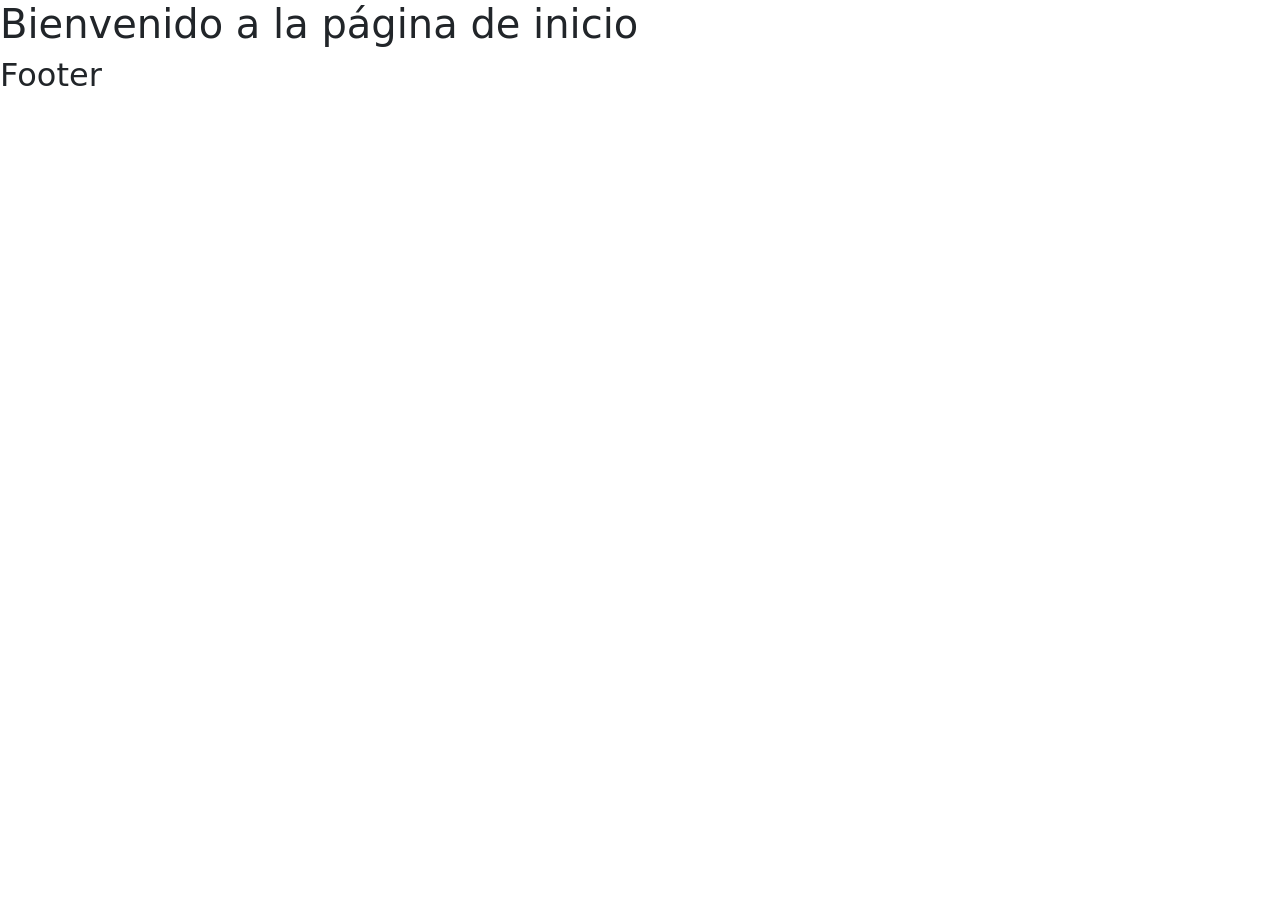
==== index.html @ a38ac0de "A ver" ====
<!DOCTYPE html>
<html lang="en">

<head>
    <meta charset="UTF-8">
    <meta name="viewport" content="width=device-width, initial-scale=1.0">
    <title>INICIO</title>
    <link href="https://cdn.jsdelivr.net/npm/bootstrap@5.3.8/dist/css/bootstrap.min.css" rel="stylesheet"
        integrity="sha384-sRIl4kxILFvY47J16cr9ZwB07vP4J8+LH7qKQnuqkuIAvNWLzeN8tE5YBujZqJLB" crossorigin="anonymous">
</head>

<body>

    <header>

    </header>

    <main>
        <h1>Bienvenido a la página de inicio</h1>

    </main>

    <footer>
     <h2>Footer</h2>
     
    </footer>

    <script src="https://cdn.jsdelivr.net/npm/bootstrap@5.3.8/dist/js/bootstrap.bundle.min.js"
        integrity="sha384-FKyoEForCGlyvwx9Hj09JcYn3nv7wiPVlz7YYwJrWVcXK/BmnVDxM+D2scQbITxI"
        crossorigin="anonymous"></script>
</body>

</html>
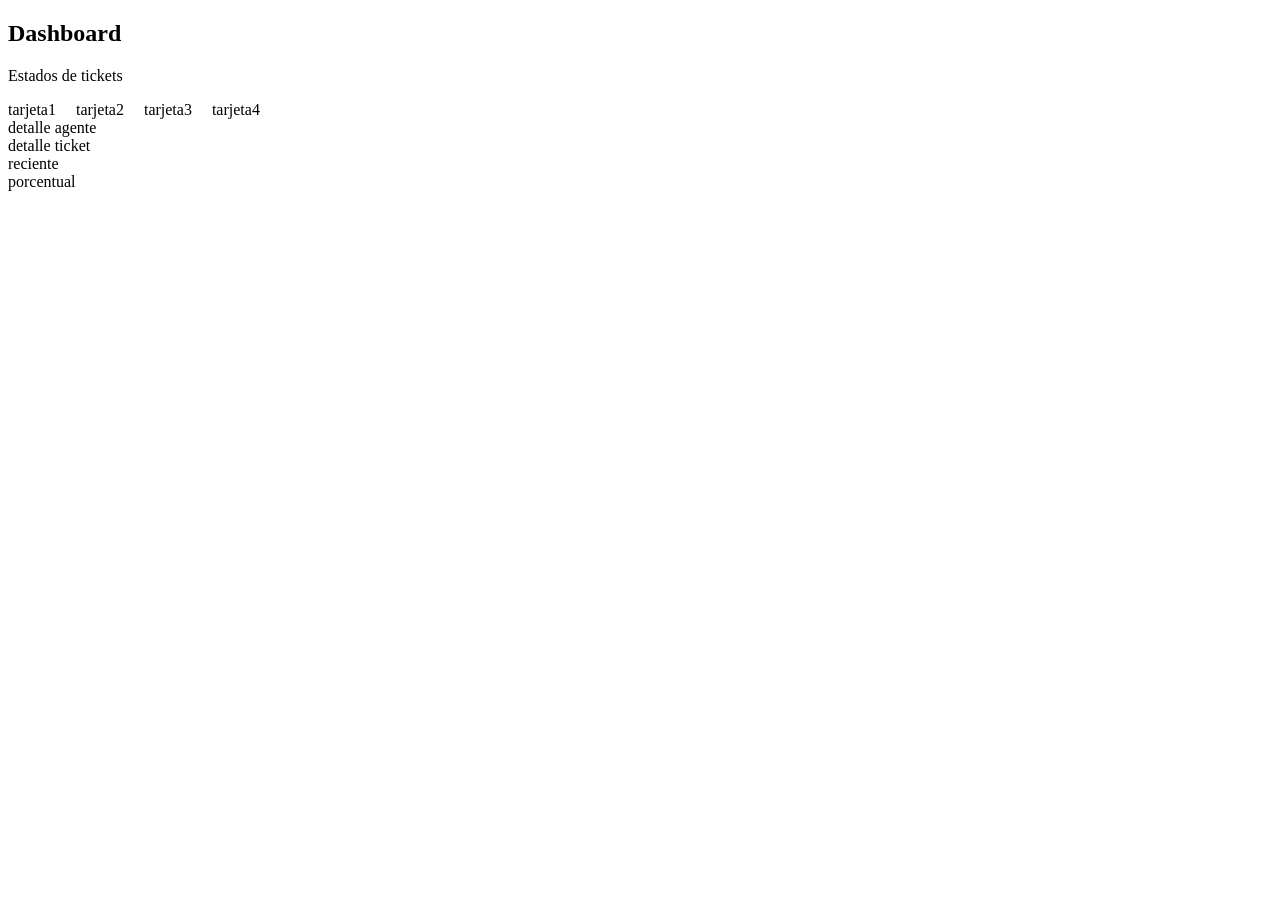
==== commit fde22254: "Creo que corregido" ====
--- a/index.html
+++ b/index.html
@@ -1,33 +1,50 @@
 <!DOCTYPE html>
-<html lang="en">
-
+<html lang="es">
 <head>
     <meta charset="UTF-8">
-    <meta name="viewport" content="width=device-width, initial-scale=1.0">
-    <title>INICIO</title>
-    <link href="https://cdn.jsdelivr.net/npm/bootstrap@5.3.8/dist/css/bootstrap.min.css" rel="stylesheet"
-        integrity="sha384-sRIl4kxILFvY47J16cr9ZwB07vP4J8+LH7qKQnuqkuIAvNWLzeN8tE5YBujZqJLB" crossorigin="anonymous">
+    <title>Dashboard</title>
+    <link rel="stylesheet" href="estilo-html.css">
 </head>
-
 <body>
-
-    <header>
-
-    </header>
-
-    <main>
-        <h1>Bienvenido a la página de inicio</h1>
-
-    </main>
-
-    <footer>
-     <h2>Footer</h2>
-     
-    </footer>
-
-    <script src="https://cdn.jsdelivr.net/npm/bootstrap@5.3.8/dist/js/bootstrap.bundle.min.js"
-        integrity="sha384-FKyoEForCGlyvwx9Hj09JcYn3nv7wiPVlz7YYwJrWVcXK/BmnVDxM+D2scQbITxI"
-        crossorigin="anonymous"></script>
+    
+    <div class="cabecera">
+        <h2>Dashboard</h2>
+        <p>Estados de tickets</p>
+        
+        <div class="resumen-tickets">
+            <div class="card">
+                tarjeta1
+            </div>
+            <div class="card">
+                tarjeta2
+            </div>
+            <div class="card">
+                tarjeta3
+            </div>
+            <div class="card">
+                tarjeta4
+            </div>
+        </div>
+    </div>
+    
+    <div class="main">
+        <div class="detalles">
+            <div class="detalles-agente">
+                detalle agente
+            </div>
+            <div class="detalles-ticket">
+                detalle ticket
+            </div>
+        </div>
+        <div class="actividad">
+            <div class="actividad-reciente">
+                reciente
+            </div>
+            <div class="actividad-porcentaje">
+                porcentual
+            </div>
+        </div>
+    </div>
+    
 </body>
-
 </html>
--- a/estilo-html.css
+++ b/estilo-html.css
@@ -0,0 +1,24 @@
+.resumen-tickets{
+    display: flex;
+    gap: 20px;
+    flex-wrap: wrap;
+    content-aling: space-between; 
+    justify-items: center;
+}
+
+main{
+    display: grid;
+    grid-template-columns: 4fr 1fr;
+    
+}
+
+.detalles{
+    display: grid;
+    grid-template-row: 1fr 3fr;
+    
+}
+
+.actividad{
+    display:grid;
+    grid-template-row: 3fr 1fr;
+}
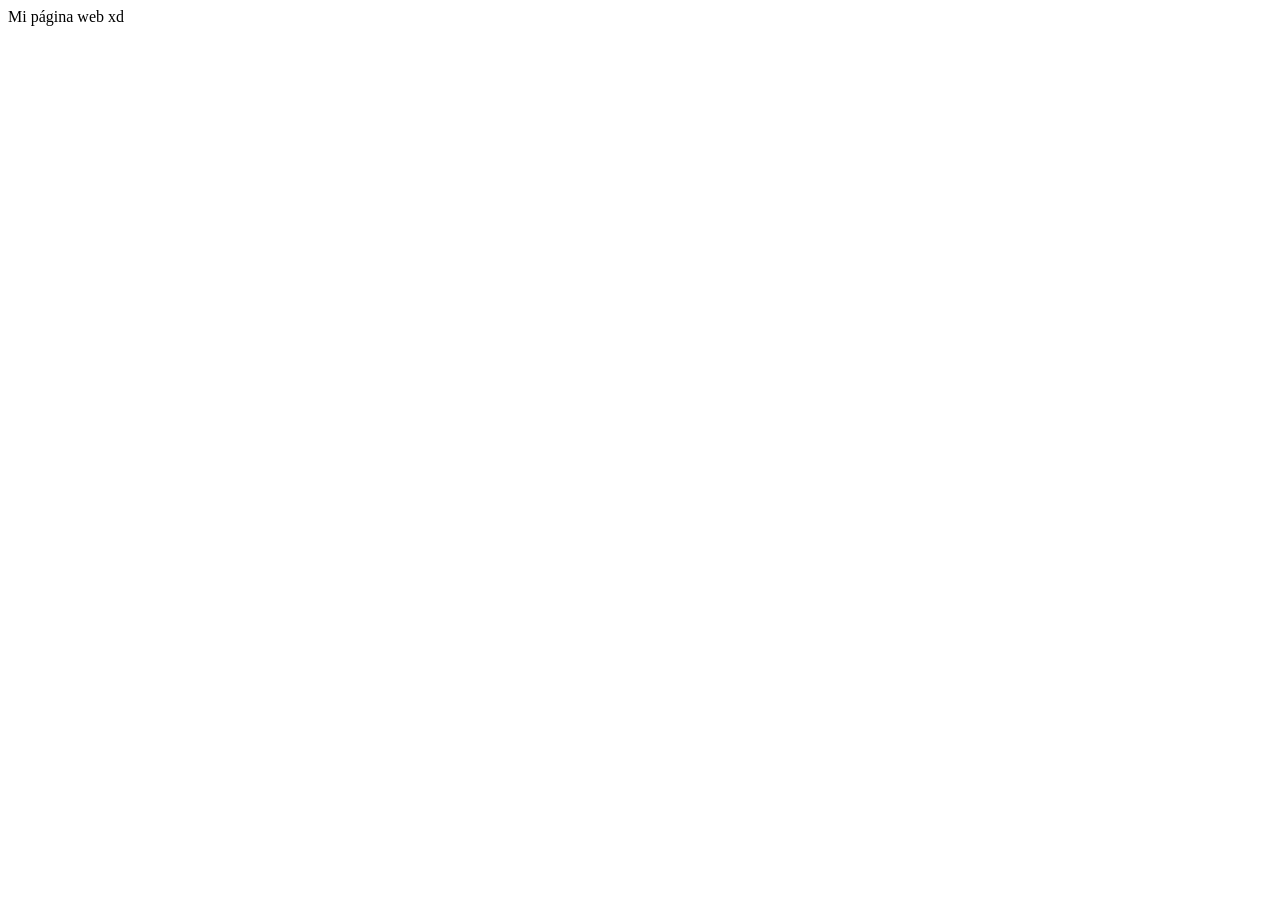
==== commit 064003fb: "Org" ====
--- a/index.html
+++ b/index.html
@@ -1,50 +1,11 @@
-<!DOCTYPE html>
-<html lang="es">
-<head>
-    <meta charset="UTF-8">
-    <title>Dashboard</title>
-    <link rel="stylesheet" href="estilo-html.css">
-</head>
-<body>
-    
-    <div class="cabecera">
-        <h2>Dashboard</h2>
-        <p>Estados de tickets</p>
-        
-        <div class="resumen-tickets">
-            <div class="card">
-                tarjeta1
-            </div>
-            <div class="card">
-                tarjeta2
-            </div>
-            <div class="card">
-                tarjeta3
-            </div>
-            <div class="card">
-                tarjeta4
-            </div>
-        </div>
-    </div>
-    
-    <div class="main">
-        <div class="detalles">
-            <div class="detalles-agente">
-                detalle agente
-            </div>
-            <div class="detalles-ticket">
-                detalle ticket
-            </div>
-        </div>
-        <div class="actividad">
-            <div class="actividad-reciente">
-                reciente
-            </div>
-            <div class="actividad-porcentaje">
-                porcentual
-            </div>
-        </div>
-    </div>
-    
-</body>
+<!DOCTYPE html>
+<html lang="en">
+<head>
+    <meta charset="UTF-8">
+    <meta name="viewport" content="width=device-width, initial-scale=1.0">
+    <title>Document</title>
+</head>
+<body>
+    Mi página web xd 
+</body>
 </html>
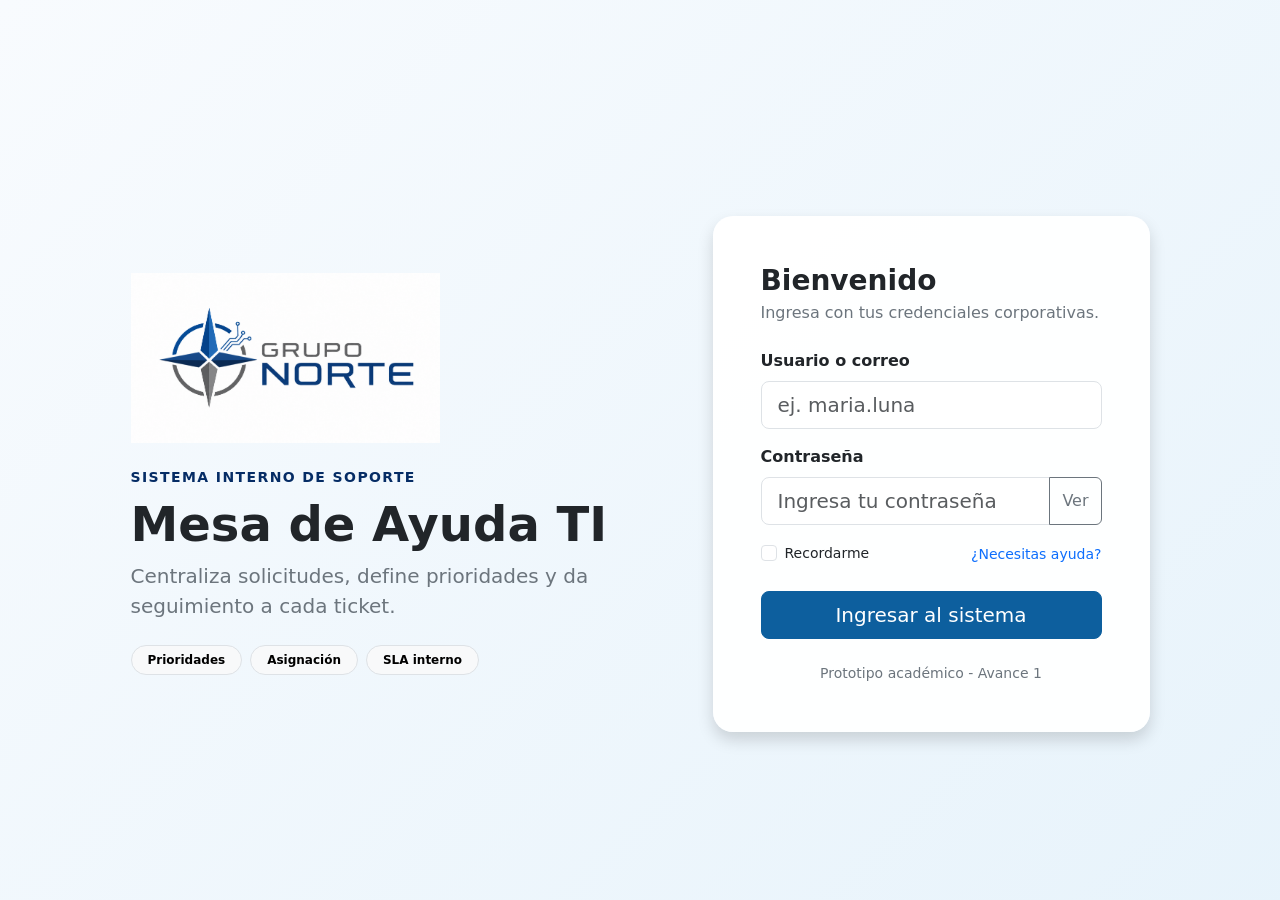
==== commit 308db44a: "Reestructuración" ====
--- a/index.html
+++ b/index.html
@@ -1,11 +1,15 @@
-<!DOCTYPE html>
-<html lang="en">
-<head>
-    <meta charset="UTF-8">
-    <meta name="viewport" content="width=device-width, initial-scale=1.0">
-    <title>Document</title>
-</head>
-<body>
-    Mi página web xd 
-</body>
+<!doctype html>
+<html lang="es">
+
+<head>
+    <meta charset="utf-8">
+    <meta name="viewport" content="width=device-width, initial-scale=1">
+    <meta http-equiv="refresh" content="0;url=Vistas/login.html">
+    <title>Mesa de Ayuda TI | Grupo Norte</title>
+</head>
+
+<body>
+    <p>Redirigiendo a <a href="Vistas/login.html">Mesa de Ayuda TI</a>...</p>
+</body>
+
 </html>
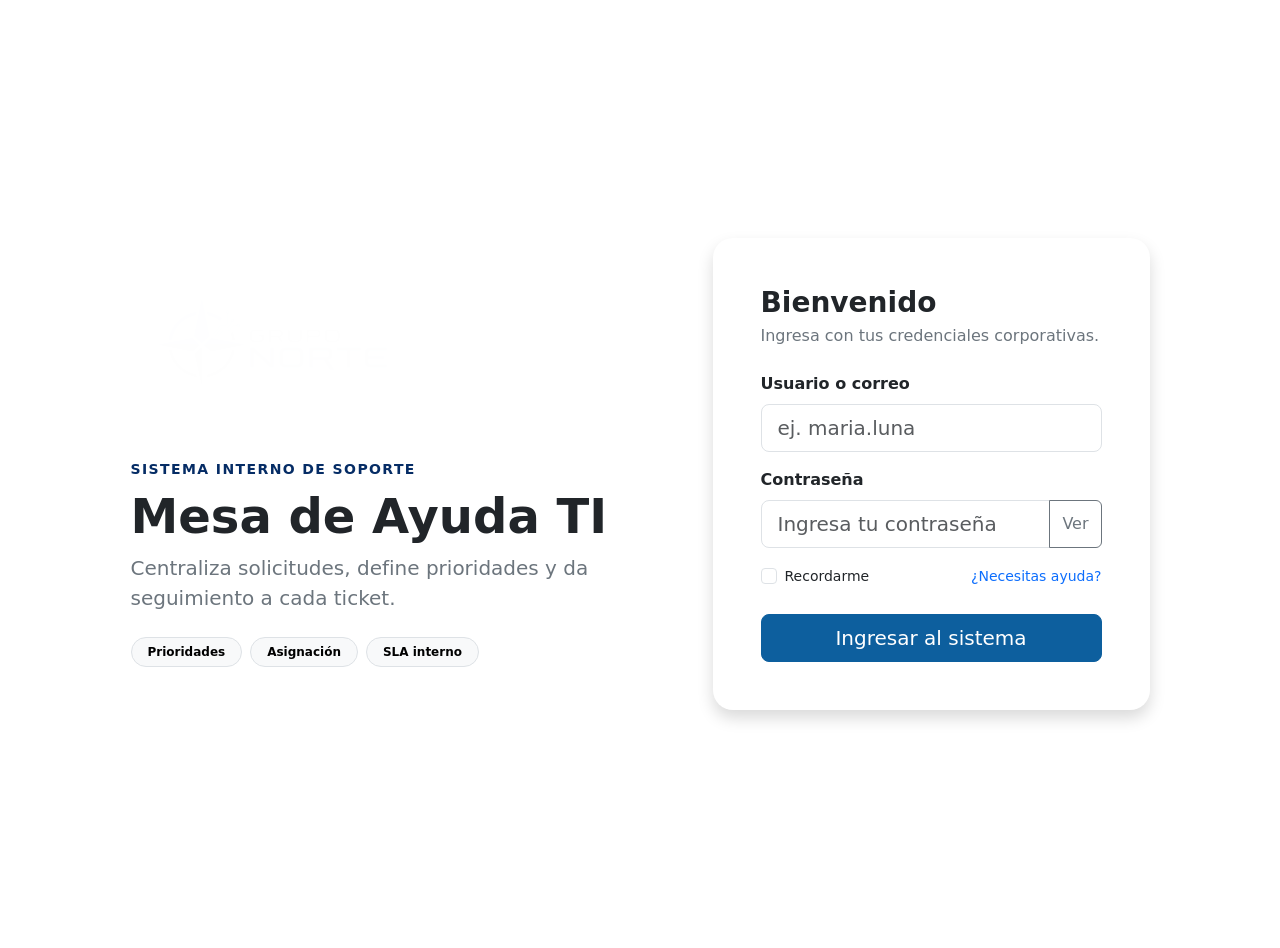
==== commit 98d4470f: "Link" ====
--- a/index.html
+++ b/index.html
@@ -9,7 +9,7 @@
 </head>
 
 <body>
-    <p>Redirigiendo a <a href="Vistas/login.html">Mesa de Ayuda TI</a>...</p>
+    <p>Redirigiendo a <a href="Frontend/Vistas/login.html">Mesa de Ayuda TI</a>...</p>
 </body>
 
 </html>
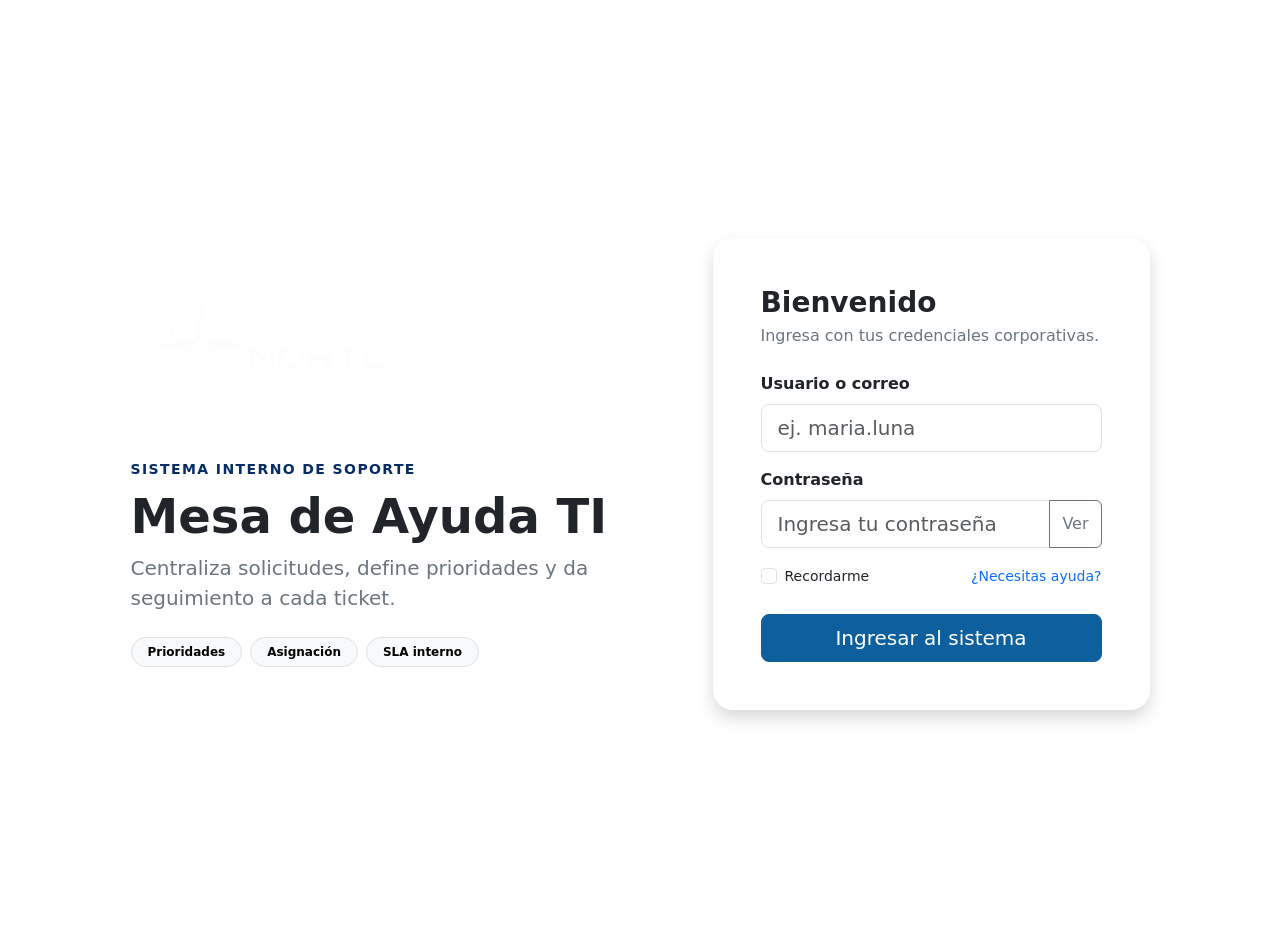
==== commit f3961638: "Corregido el Index" ====
--- a/index.html
+++ b/index.html
@@ -4,7 +4,7 @@
 <head>
     <meta charset="utf-8">
     <meta name="viewport" content="width=device-width, initial-scale=1">
-    <meta http-equiv="refresh" content="0;url=Vistas/login.html">
+    <meta http-equiv="refresh" content="0;url=Frontend/Vistas/login.html">
     <title>Mesa de Ayuda TI | Grupo Norte</title>
 </head>
 
